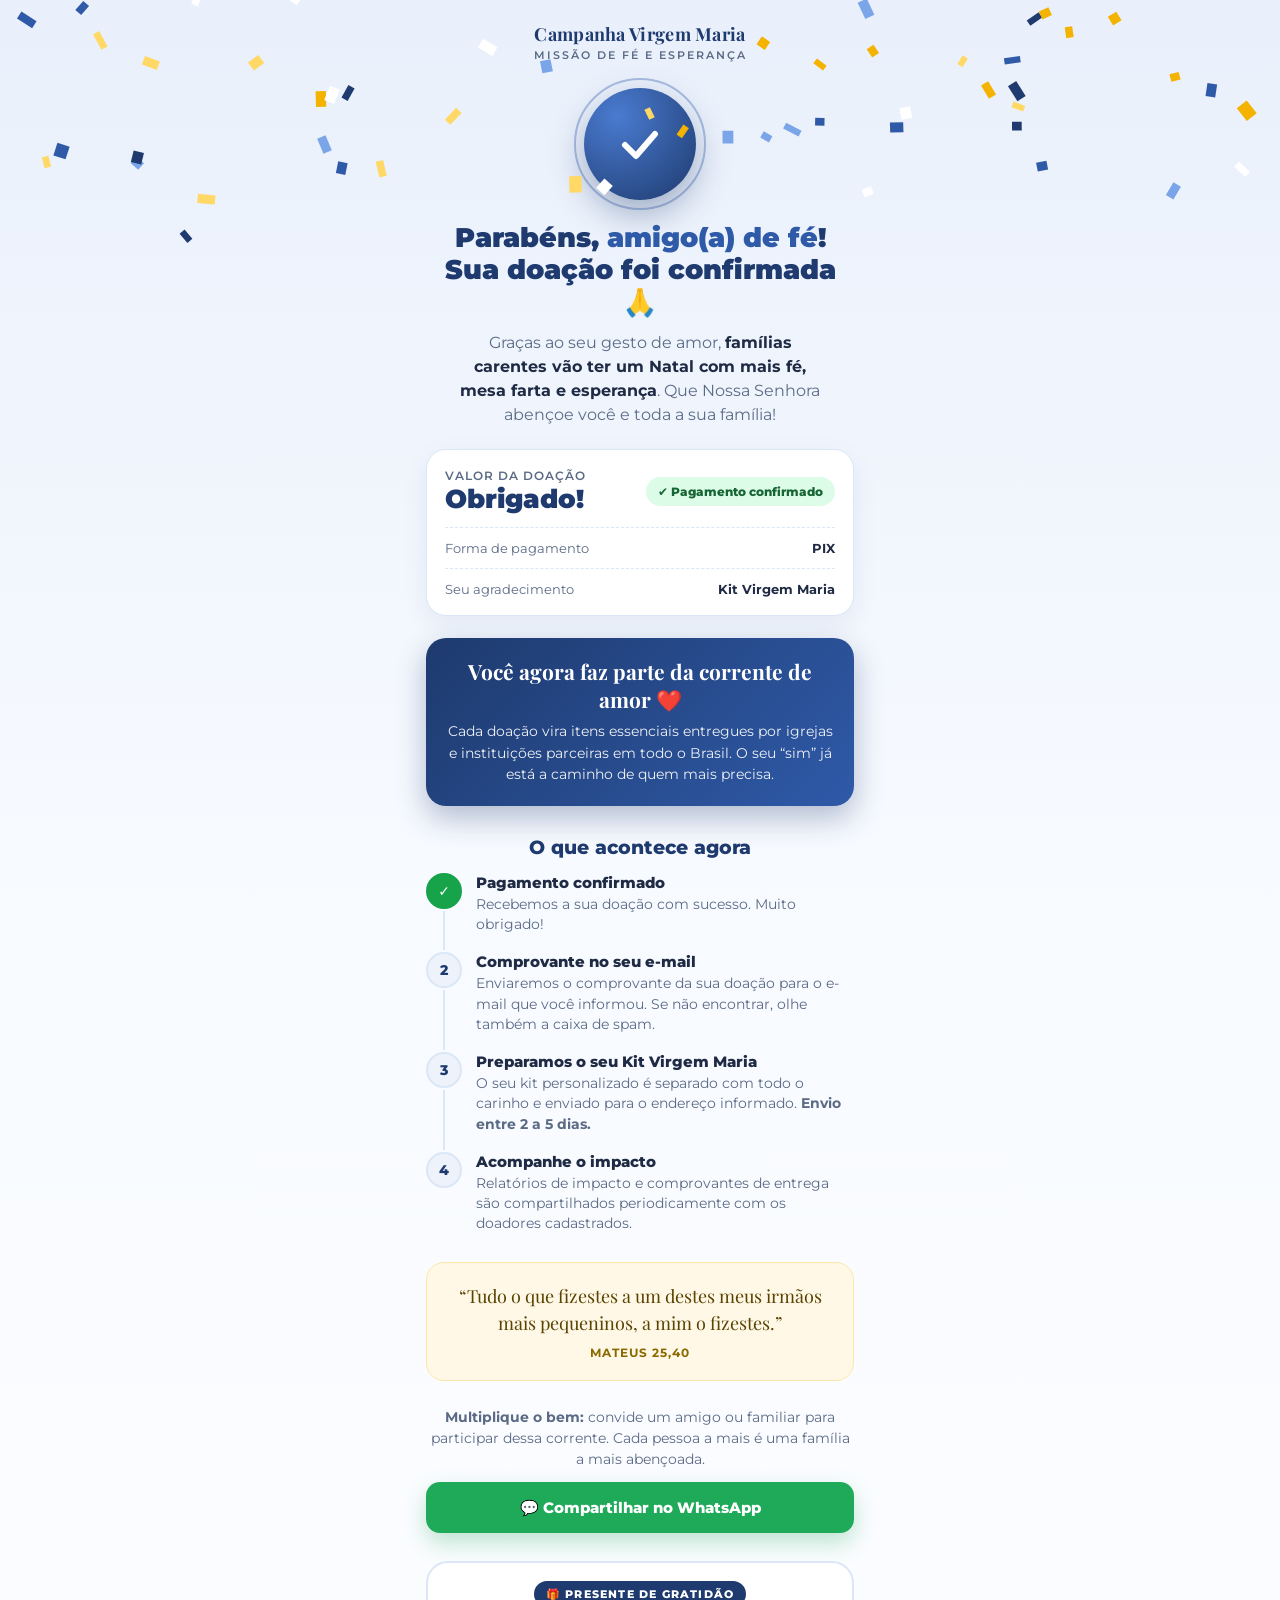
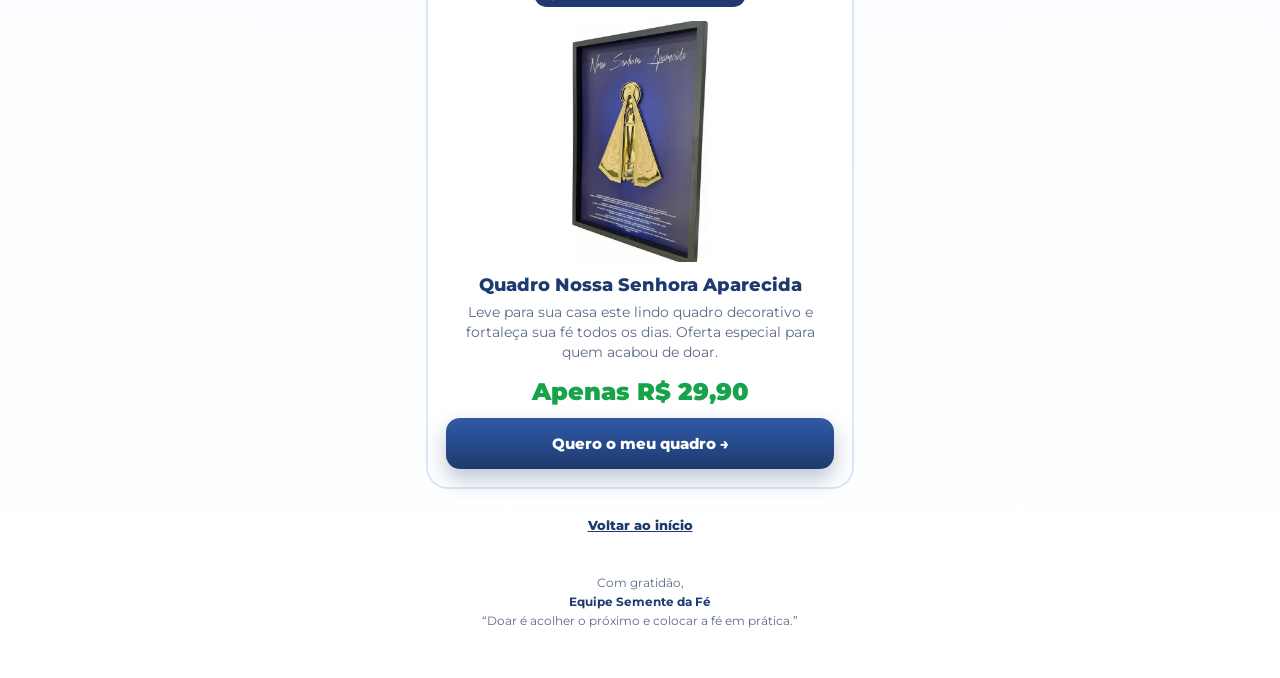
==== confirmado.html @ 3f3d28ee "Cria pagina /confirmado e redireciona apos pagamento confirmado Co-Authored-By: Claude Sonnet 5.5 <n" ====
<!doctype html>
<html lang="pt-BR">
  <head>
    <meta charset="UTF-8" />
    <meta name="viewport" content="width=device-width, initial-scale=1.0" />
    <title>Doação confirmada! Obrigado - Kit Virgem Maria</title>
    <meta name="robots" content="noindex, nofollow" />
    <meta name="description" content="Sua doação foi confirmada. Obrigado por fazer parte dessa corrente de amor e solidariedade." />
    <link rel="icon" href="/favicon.png" type="image/png" />
    <link rel="preconnect" href="https://fonts.googleapis.com" />
    <link rel="preconnect" href="https://fonts.gstatic.com" crossorigin />
    <link rel="stylesheet" href="https://fonts.googleapis.com/css2?family=Montserrat:wght@400;500;600;700;800;900&family=Playfair+Display:wght@500;600;700&display=swap" />

    <style>
      :root {
        --navy: #1e3a6e; --blue: #2f5aa8; --sky: #eef3fb; --sky2: #dbe6f7;
        --gold: #f5b301; --ink: #1f2a44; --muted: #5b6b86; --green: #16a34a;
      }
      * { box-sizing: border-box; margin: 0; padding: 0; }
      html { -webkit-text-size-adjust: 100%; }
      body {
        font-family: "Montserrat", system-ui, sans-serif; color: var(--ink);
        background: linear-gradient(180deg, #e9f0fb 0%, #f7faff 38%, #ffffff 100%); min-height: 100vh;
      }
      .wrap { max-width: 460px; margin: 0 auto; padding: 22px 16px 48px; }
      canvas#confetti { position: fixed; inset: 0; pointer-events: none; z-index: 5; }

      /* Topo */
      .brand { text-align: center; font-family: "Playfair Display", serif; font-weight: 700; color: var(--navy); font-size: 18px; letter-spacing: .3px; }
      .brand small { display: block; font-family: "Montserrat", sans-serif; font-weight: 600; font-size: 11px; color: var(--muted); letter-spacing: 2px; text-transform: uppercase; margin-top: 2px; }

      /* Selo animado */
      .seal { width: 112px; height: 112px; margin: 26px auto 0; position: relative; }
      .seal .ring { position: absolute; inset: 0; border-radius: 50%; background: radial-gradient(circle at 30% 25%, #4a7bd0, var(--navy)); box-shadow: 0 14px 34px rgba(30,58,110,.38); animation: pop .6s cubic-bezier(.2,1.4,.4,1) both; }
      .seal .halo { position: absolute; inset: -10px; border-radius: 50%; border: 2px solid rgba(47,90,168,.35); animation: halo 2.2s ease-out infinite; }
      .seal svg { position: absolute; inset: 0; margin: auto; width: 56px; height: 56px; }
      .seal path { stroke: #fff; stroke-width: 6; fill: none; stroke-linecap: round; stroke-linejoin: round; stroke-dasharray: 60; stroke-dashoffset: 60; animation: draw .7s .45s ease forwards; }
      @keyframes pop { from { transform: scale(.2); opacity: 0 } to { transform: scale(1); opacity: 1 } }
      @keyframes halo { 0% { transform: scale(.9); opacity: .9 } 100% { transform: scale(1.35); opacity: 0 } }
      @keyframes draw { to { stroke-dashoffset: 0 } }

      h1 { text-align: center; margin-top: 22px; font-size: 27px; line-height: 1.2; font-weight: 900; color: var(--navy); }
      h1 .nome { color: var(--blue); }
      .lead { text-align: center; margin: 12px auto 0; max-width: 380px; font-size: 15.5px; line-height: 1.55; color: var(--muted); }
      .lead b { color: var(--ink); }

      /* Resumo */
      .card { background: #fff; border: 1px solid var(--sky2); border-radius: 20px; padding: 18px; margin-top: 22px; box-shadow: 0 8px 26px rgba(30,58,110,.08); }
      .sum { display: flex; align-items: center; justify-content: space-between; gap: 10px; }
      .sum .k { font-size: 12px; color: var(--muted); font-weight: 600; text-transform: uppercase; letter-spacing: 1px; }
      .sum .v { font-size: 26px; font-weight: 900; color: var(--navy); }
      .pill { display: inline-flex; align-items: center; gap: 6px; background: #dcfce7; color: #166534; font-weight: 800; font-size: 12px; padding: 7px 12px; border-radius: 999px; }
      .row { display: flex; justify-content: space-between; font-size: 13px; padding-top: 12px; margin-top: 12px; border-top: 1px dashed var(--sky2); color: var(--muted); }
      .row b { color: var(--ink); }

      /* Corrente */
      .chain { margin-top: 22px; border-radius: 20px; padding: 20px 18px; text-align: center; color: #fff; background: linear-gradient(135deg, var(--navy), var(--blue)); box-shadow: 0 12px 30px rgba(30,58,110,.32); }
      .chain h2 { font-family: "Playfair Display", serif; font-size: 21px; line-height: 1.3; }
      .chain p { margin-top: 8px; font-size: 14px; line-height: 1.55; opacity: .92; }

      h3.sec { margin: 30px 0 4px; text-align: center; font-size: 19px; font-weight: 800; color: var(--navy); }
      .steps { margin-top: 14px; position: relative; }
      .step { display: flex; gap: 14px; padding-bottom: 18px; position: relative; }
      .step:not(:last-child)::before { content: ""; position: absolute; left: 17px; top: 38px; bottom: 2px; width: 2px; background: var(--sky2); }
      .dot { flex: 0 0 36px; height: 36px; border-radius: 50%; background: var(--sky); color: var(--navy); border: 2px solid var(--sky2); font-weight: 800; display: flex; align-items: center; justify-content: center; font-size: 14px; }
      .step.done .dot { background: var(--green); border-color: var(--green); color: #fff; }
      .step h4 { font-size: 15px; font-weight: 800; color: var(--ink); }
      .step p { font-size: 13.5px; line-height: 1.5; color: var(--muted); margin-top: 2px; }

      /* Versículo */
      .verse { margin-top: 10px; padding: 20px 18px; background: #fff8e6; border: 1px solid #fde7a8; border-radius: 18px; text-align: center; }
      .verse q { font-family: "Playfair Display", serif; font-size: 18px; line-height: 1.5; color: #5a4300; quotes: none; display: block; }
      .verse span { display: block; margin-top: 8px; font-size: 12px; font-weight: 700; color: #8a6a00; letter-spacing: 1px; }

      /* Botões */
      .btn { display: flex; align-items: center; justify-content: center; gap: 8px; width: 100%; border: 0; border-radius: 14px; padding: 16px; font: 800 15px "Montserrat", sans-serif; text-decoration: none; cursor: pointer; }
      .btn.primary { color: #fff; background: linear-gradient(180deg, var(--blue), var(--navy)); box-shadow: 0 10px 22px rgba(30,58,110,.3); }
      .btn.wa { color: #fff; background: #1faa59; box-shadow: 0 10px 22px rgba(31,170,89,.28); }
      .btn.ghost { color: var(--navy); background: transparent; font-size: 13px; text-decoration: underline; padding: 10px; }

      .share { margin-top: 26px; text-align: center; }
      .share p { font-size: 14px; color: var(--muted); line-height: 1.5; margin-bottom: 12px; }

      /* Oferta */
      .offer { margin-top: 28px; border: 2px solid var(--sky2); border-radius: 22px; padding: 18px; background: #fff; text-align: center; }
      .offer .tag { display: inline-block; background: var(--navy); color: #fff; font-size: 11px; font-weight: 800; letter-spacing: 1.2px; padding: 6px 12px; border-radius: 999px; text-transform: uppercase; }
      .offer img { width: 150px; height: auto; margin: 14px auto 0; display: block; }
      .offer h3 { margin-top: 12px; font-size: 18px; font-weight: 800; color: var(--navy); }
      .offer p { margin: 6px 0 14px; font-size: 13.5px; color: var(--muted); line-height: 1.5; }
      .offer .price { font-size: 24px; font-weight: 900; color: var(--green); margin-bottom: 12px; }

      footer { text-align: center; margin-top: 30px; font-size: 12px; color: var(--muted); line-height: 1.6; }
      footer b { color: var(--navy); }
      .fade { opacity: 0; transform: translateY(14px); animation: up .6s ease forwards; }
      @keyframes up { to { opacity: 1; transform: none } }
      [hidden] { display: none !important; }
    </style>

    <!-- Meta Pixel -->
    <script>
    !function(f,b,e,v,n,t,s)
    {if(f.fbq)return;n=f.fbq=function(){n.callMethod?
    n.callMethod.apply(n,arguments):n.queue.push(arguments)};
    if(!f._fbq)f._fbq=n;n.push=n;n.loaded=!0;n.version='2.0';
    n.queue=[];t=b.createElement(e);t.async=!0;
    t.src=v;s=b.getElementsByTagName(e)[0];
    s.parentNode.insertBefore(t,s)}(window, document,'script',
    'https://connect.facebook.net/en_US/fbevents.js');
    fbq('init', '1875906393596468');
    fbq('track', 'PageView');
    </script>
    <noscript><img height="1" width="1" style="display:none" src="https://www.facebook.com/tr?id=1875906393596468&ev=PageView&noscript=1" /></noscript>

    <!-- Utmify -->
    <script>
      window.pixelId = "6afbbcf3705730e049565bad";
      var a = document.createElement("script");
      a.setAttribute("async", ""); a.setAttribute("defer", "");
      a.setAttribute("src", "https://cdn.utmify.com.br/scripts/pixel/pixel.js");
      document.head.appendChild(a);
    </script>
    <script src="https://cdn.utmify.com.br/scripts/utms/latest.js" data-utmify-prevent-xcod-sck data-utmify-prevent-subids async defer></script>
  </head>

  <body>
    <canvas id="confetti"></canvas>

    <main class="wrap">
      <div class="brand fade">Campanha Virgem Maria<small>Missão de Fé e Esperança</small></div>

      <div class="seal">
        <div class="halo"></div>
        <div class="ring"></div>
        <svg viewBox="0 0 56 56" aria-hidden="true"><path d="M13 29 L24 40 L43 18" /></svg>
      </div>

      <h1 class="fade" style="animation-delay:.2s">Parabéns<span id="comma">,</span> <span class="nome" id="nome"></span>!<br />Sua doação foi confirmada 🙏</h1>
      <p class="lead fade" style="animation-delay:.3s">
        Graças ao seu gesto de amor, <b>famílias carentes vão ter um Natal com mais fé, mesa farta e esperança</b>.
        Que Nossa Senhora abençoe você e toda a sua família!
      </p>

      <section class="card fade" style="animation-delay:.4s">
        <div class="sum">
          <div><div class="k">Valor da doação</div><div class="v" id="valor">R$ --</div></div>
          <span class="pill">✔ Pagamento confirmado</span>
        </div>
        <div class="row"><span>Forma de pagamento</span><b>PIX</b></div>
        <div class="row" id="rowKit"><span>Seu agradecimento</span><b>Kit Virgem Maria</b></div>
      </section>

      <section class="chain fade" style="animation-delay:.5s">
        <h2>Você agora faz parte da corrente de amor ❤️</h2>
        <p>Cada doação vira itens essenciais entregues por igrejas e instituições parceiras em todo o Brasil. O seu “sim” já está a caminho de quem mais precisa.</p>
      </section>

      <h3 class="sec">O que acontece agora</h3>
      <div class="steps">
        <div class="step done"><div class="dot">✓</div><div><h4>Pagamento confirmado</h4><p>Recebemos a sua doação com sucesso. Muito obrigado!</p></div></div>
        <div class="step"><div class="dot">2</div><div><h4>Comprovante no seu e-mail</h4><p>Enviaremos o comprovante da sua doação para o e-mail que você informou. Se não encontrar, olhe também a caixa de spam.</p></div></div>
        <div class="step"><div class="dot">3</div><div><h4>Preparamos o seu Kit Virgem Maria</h4><p>O seu kit personalizado é separado com todo o carinho e enviado para o endereço informado. <b>Envio entre 2 a 5 dias.</b></p></div></div>
        <div class="step"><div class="dot">4</div><div><h4>Acompanhe o impacto</h4><p>Relatórios de impacto e comprovantes de entrega são compartilhados periodicamente com os doadores cadastrados.</p></div></div>
      </div>

      <div class="verse fade" style="animation-delay:.6s">
        <q>“Tudo o que fizestes a um destes meus irmãos mais pequeninos, a mim o fizestes.”</q>
        <span>MATEUS 25,40</span>
      </div>

      <section class="share">
        <p><b>Multiplique o bem:</b> convide um amigo ou familiar para participar dessa corrente. Cada pessoa a mais é uma família a mais abençoada.</p>
        <a class="btn wa" id="wa" target="_blank" rel="noopener">💬 Compartilhar no WhatsApp</a>
      </section>

      <!-- Oferta (só aparece para quem ainda não comprou o quadro) -->
      <section class="offer" id="offer">
        <span class="tag">🎁 Presente de gratidão</span>
        <img src="/assets/quadro-nossa-senhora-q6-icbsC.webp" alt="Quadro decorativo de Nossa Senhora Aparecida" width="485" height="780" loading="lazy" />
        <h3>Quadro Nossa Senhora Aparecida</h3>
        <p>Leve para sua casa este lindo quadro decorativo e fortaleça sua fé todos os dias. Oferta especial para quem acabou de doar.</p>
        <div class="price">Apenas R$ 29,90</div>
        <a class="btn primary" href="/upsell" id="offerBtn">Quero o meu quadro →</a>
      </section>

      <section class="offer" id="thanksQuadro" hidden>
        <span class="tag">✔ Quadro garantido</span>
        <h3 style="margin-top:14px">Seu quadro de Nossa Senhora Aparecida está confirmado!</h3>
        <p>Ele será enviado em breve para o endereço informado. Que ele traga bênçãos para o seu lar. 🙏</p>
      </section>

      <div style="text-align:center;margin-top:18px"><a class="btn ghost" href="/">Voltar ao início</a></div>

      <footer>
        Com gratidão,<br /><b>Equipe Semente da Fé</b><br />
        “Doar é acolher o próximo e colocar a fé em prática.”
      </footer>
    </main>

    <script>
      (function () {
        var qs = new URLSearchParams(location.search);
        var tipo = qs.get('tipo') === 'quadro' ? 'quadro' : 'doacao';
        var valor = parseFloat(qs.get('valor'));
        var ref = qs.get('ref') || '';
        var cliente = null;
        try { cliente = JSON.parse(sessionStorage.getItem('kvm:cliente') || 'null'); } catch (e) {}

        // Nome (primeiro nome, capitalizado)
        var nome = '';
        if (cliente && cliente.name) {
          nome = String(cliente.name).trim().split(/\s+/)[0];
          nome = nome.charAt(0).toUpperCase() + nome.slice(1).toLowerCase();
        }
        if (nome) document.getElementById('nome').textContent = nome;
        else { document.getElementById('comma').textContent = ''; document.getElementById('nome').textContent = 'amigo(a) de fé'; document.getElementById('comma').textContent = ','; }

        // Valor
        if (isFinite(valor) && valor > 0) document.getElementById('valor').textContent = 'R$ ' + valor.toFixed(2).replace('.', ',');
        else document.getElementById('valor').textContent = 'Obrigado!';

        // Quadro
        if (tipo === 'quadro') {
          document.getElementById('offer').hidden = true;
          document.getElementById('thanksQuadro').hidden = false;
          document.querySelector('#rowKit b').textContent = 'Quadro Nossa Senhora Aparecida';
        }

        // WhatsApp
        var msg = 'Acabei de fazer minha doação na Campanha Virgem Maria 🙏 e ajudar famílias carentes a terem um Natal de esperança. Participe você também dessa corrente de amor: ' + location.origin + '/';
        document.getElementById('wa').href = 'https://wa.me/?text=' + encodeURIComponent(msg);
        document.getElementById('wa').addEventListener('click', function () { try { fbq('trackCustom', 'CompartilharWhatsApp'); } catch (e) {} });
        document.getElementById('offerBtn').addEventListener('click', function () { try { fbq('trackCustom', 'CliqueOfertaQuadro'); } catch (e) {} });

        // Rede de segurança do Purchase: mesma trava/eventID do site (a Meta não conta duas vezes)
        try {
          if (ref && isFinite(valor) && valor > 0) {
            var key = 'kvm:ev:purchase:' + ref;
            if (!localStorage.getItem(key)) {
              localStorage.setItem(key, '1');
              fbq('track', 'Purchase', { value: valor, currency: 'BRL', content_type: 'product', num_items: 1 }, { eventID: 'purchase-' + ref });
            }
          }
          fbq('trackCustom', 'PaginaConfirmado', isFinite(valor) ? { value: valor, currency: 'BRL' } : {});
        } catch (e) {}

        // Confete
        try {
          if (window.matchMedia && matchMedia('(prefers-reduced-motion: reduce)').matches) return;
          var c = document.getElementById('confetti'), x = c.getContext('2d'), W, H, dpr = Math.min(window.devicePixelRatio || 1, 2);
          function size() { W = innerWidth; H = innerHeight; c.width = W * dpr; c.height = H * dpr; x.setTransform(dpr, 0, 0, dpr, 0, 0); }
          size(); addEventListener('resize', size);
          var cols = ['#2f5aa8', '#1e3a6e', '#f5b301', '#ffffff', '#7aa5e8', '#ffd866'];
          var P = [];
          for (var i = 0; i < 150; i++) P.push({ x: Math.random() * W, y: -20 - Math.random() * H * .6, w: 6 + Math.random() * 7, h: 9 + Math.random() * 9, r: Math.random() * 6.3, vr: (Math.random() - .5) * .25, vy: 2 + Math.random() * 3.2, vx: (Math.random() - .5) * 2.2, c: cols[i % cols.length] });
          var t0 = performance.now();
          (function frame(t) {
            x.clearRect(0, 0, W, H);
            var alive = 0;
            P.forEach(function (p) {
              p.x += p.vx + Math.sin((t + p.y) / 400) * .6; p.y += p.vy; p.r += p.vr;
              if (p.y < H + 30) alive++;
              x.save(); x.translate(p.x, p.y); x.rotate(p.r); x.fillStyle = p.c; x.fillRect(-p.w / 2, -p.h / 2, p.w, p.h); x.restore();
            });
            if (alive && t - t0 < 7000) requestAnimationFrame(frame); else x.clearRect(0, 0, W, H);
          })(t0);
        } catch (e) {}
      })();
    </script>
  </body>
</html>
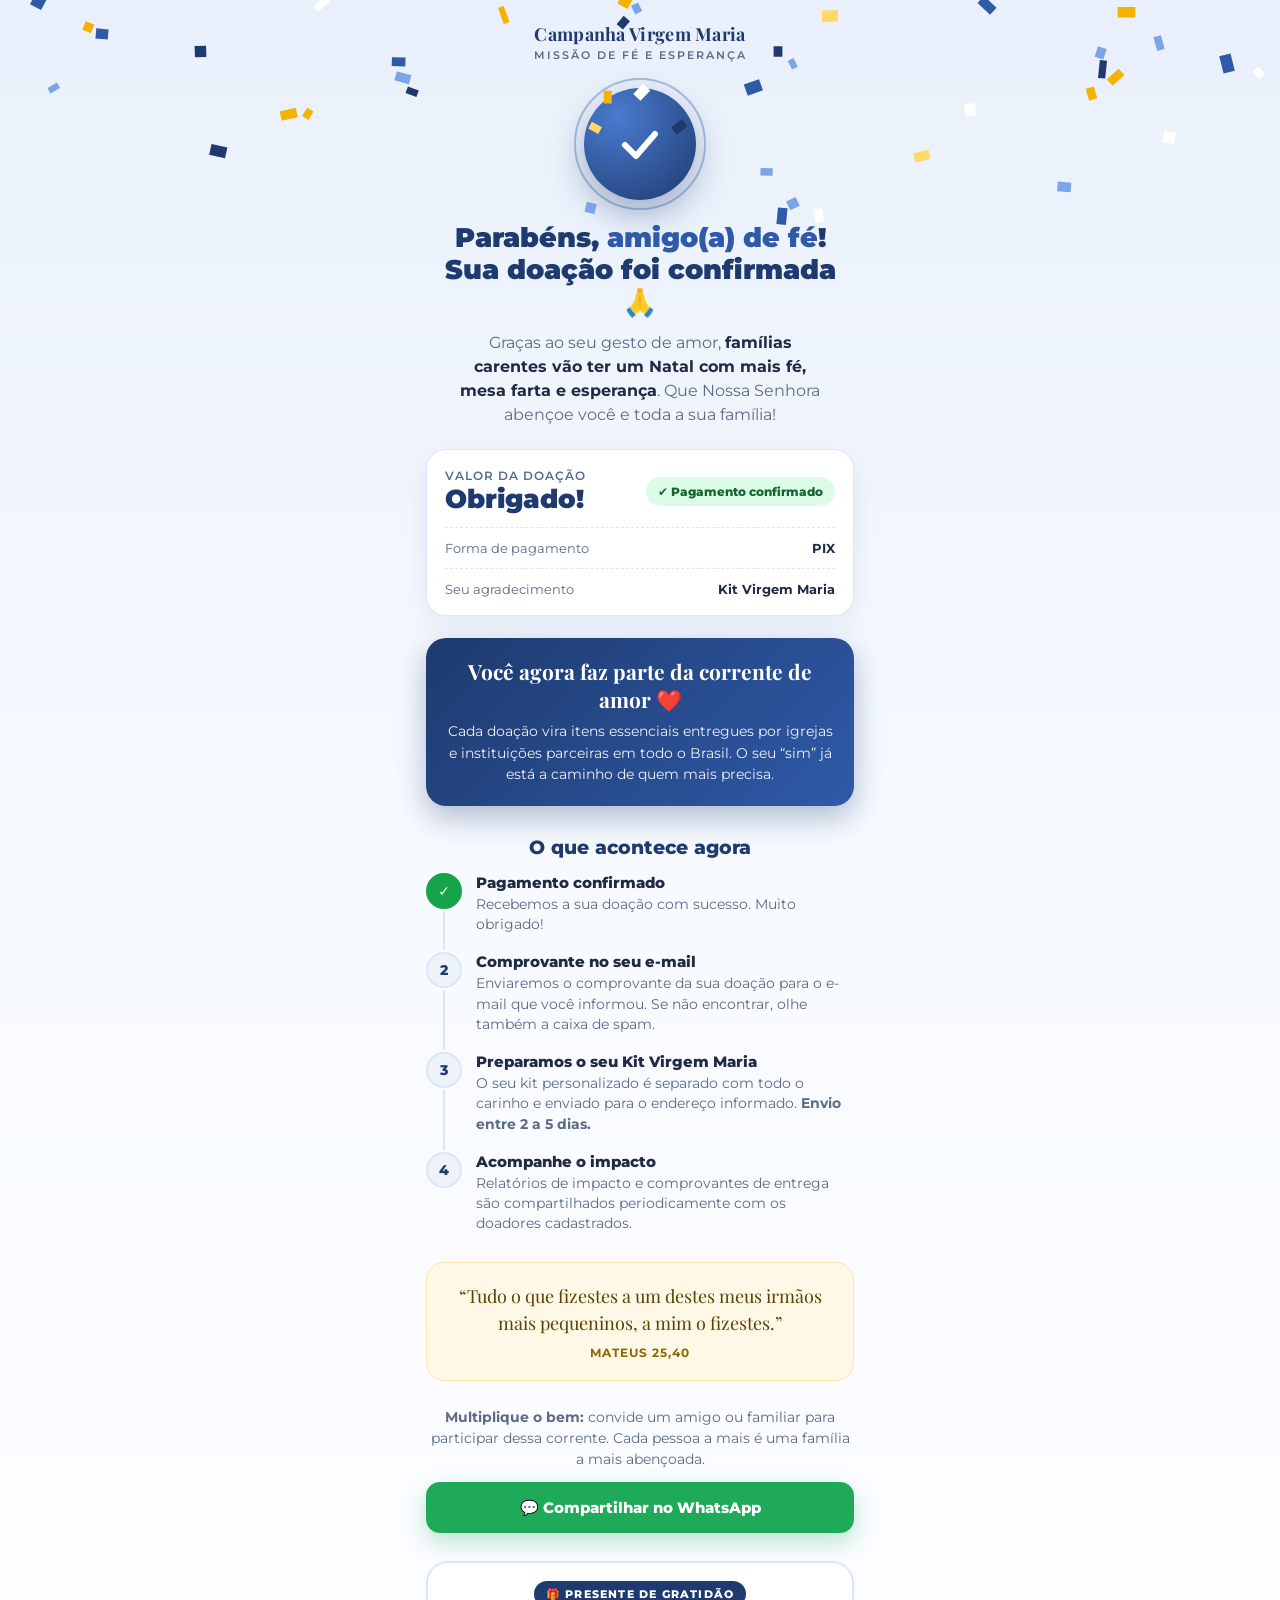
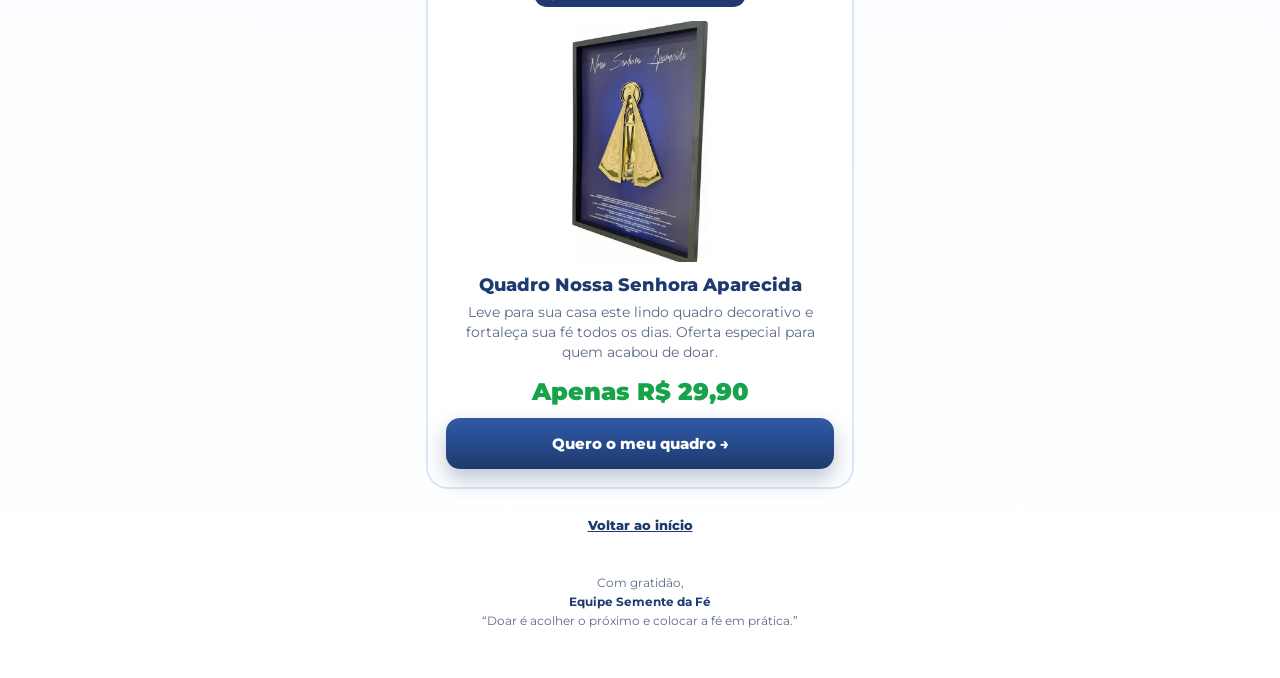
==== commit 0661b9f0: "Repassa parametros de campanha (UTMs, fbclid, src, sck) em todas as telas e ate o PIX Co-Authored-By" ====
--- a/confirmado.html
+++ b/confirmado.html
@@ -204,6 +204,16 @@
         var ref = qs.get('ref') || '';
         var cliente = null;
         try { cliente = JSON.parse(sessionStorage.getItem('kvm:cliente') || 'null'); } catch (e) {}
+
+        // Parâmetros de campanha: guarda os que vieram na URL e repassa nos links (início e oferta)
+        var UT = ['utm_source','utm_medium','utm_campaign','utm_content','utm_term','src','sck','fbclid','gclid'];
+        function rd(k) { try { return localStorage.getItem(k) || sessionStorage.getItem(k); } catch (e) { return null; } }
+        UT.forEach(function (k) { var v = qs.get(k); if (v) { try { localStorage.setItem(k, v); sessionStorage.setItem(k, v); } catch (e) {} } });
+        document.querySelectorAll('a[href="/upsell"], a[href="/"]').forEach(function (a) {
+          var u = new URL(a.getAttribute('href'), location.origin);
+          UT.forEach(function (k) { var v = rd(k); if (v) u.searchParams.set(k, v); });
+          a.setAttribute('href', u.pathname + u.search);
+        });
 
         // Nome (primeiro nome, capitalizado)
         var nome = '';
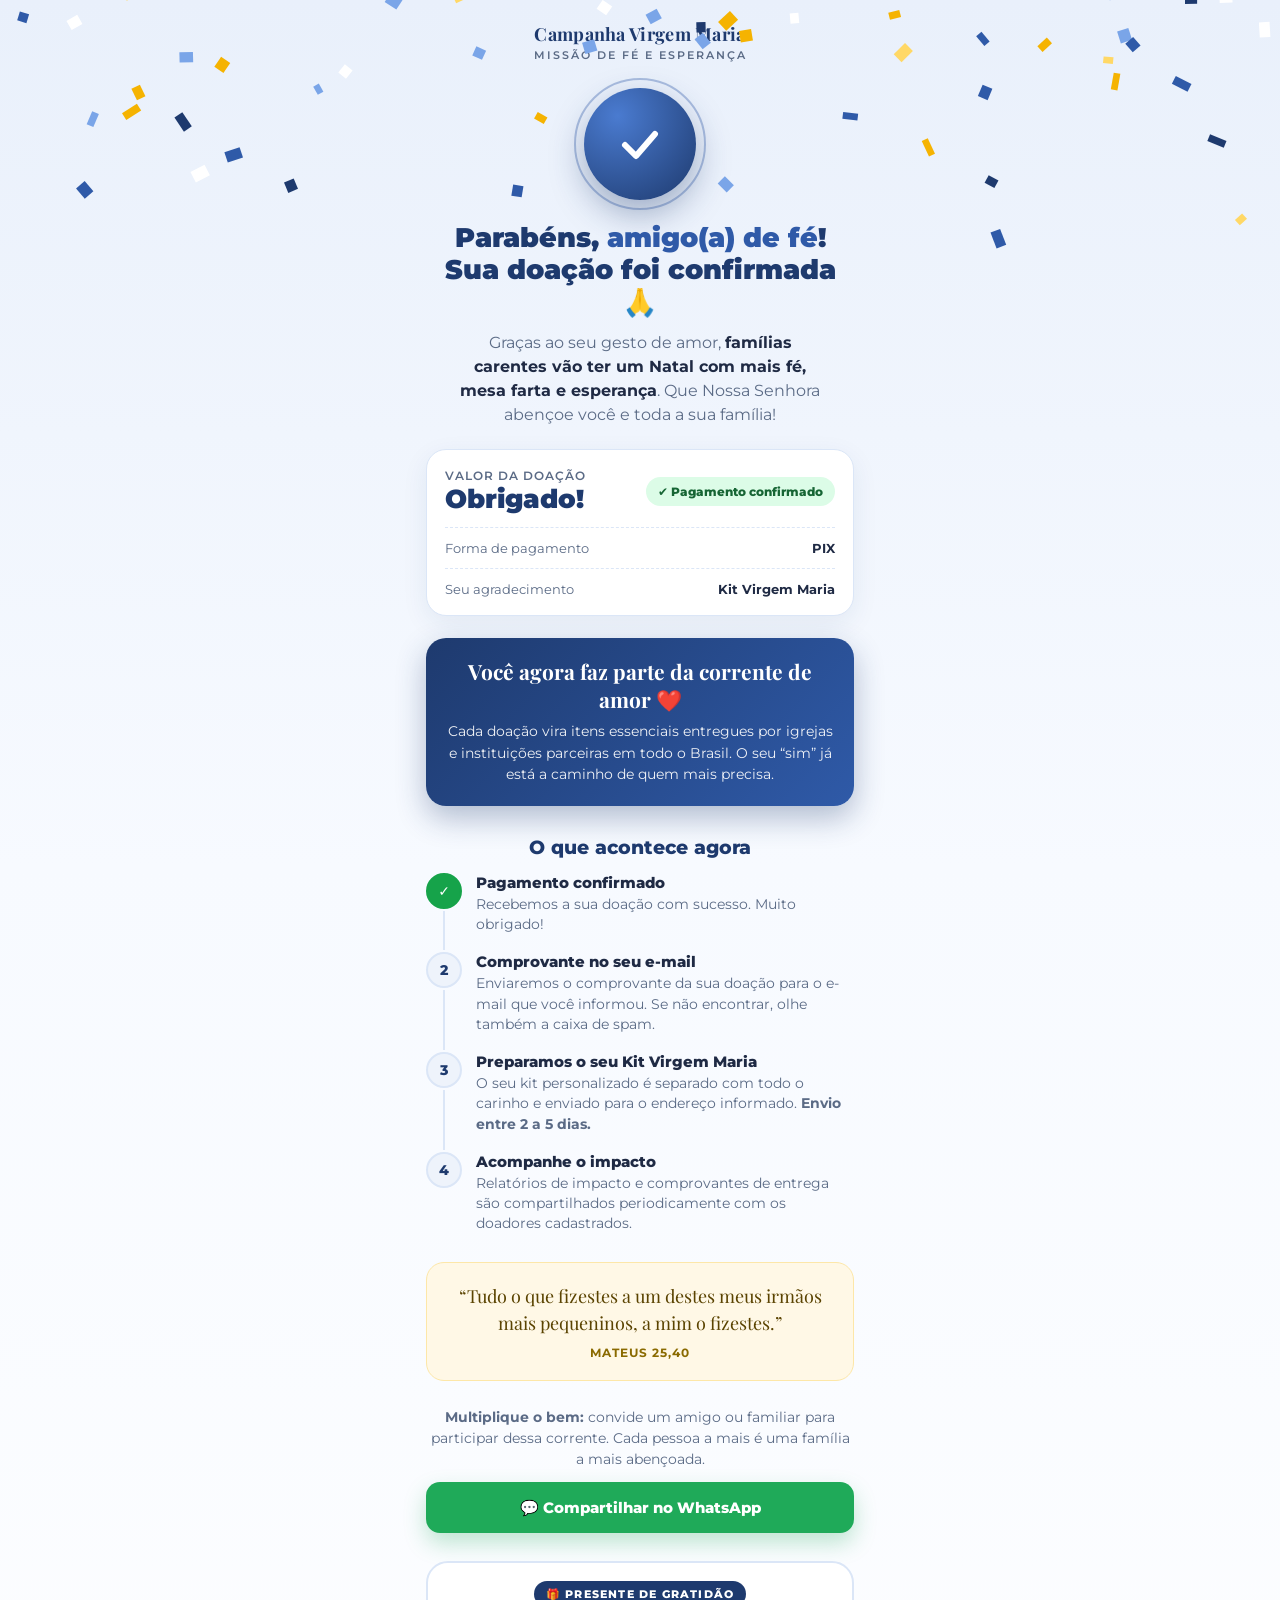
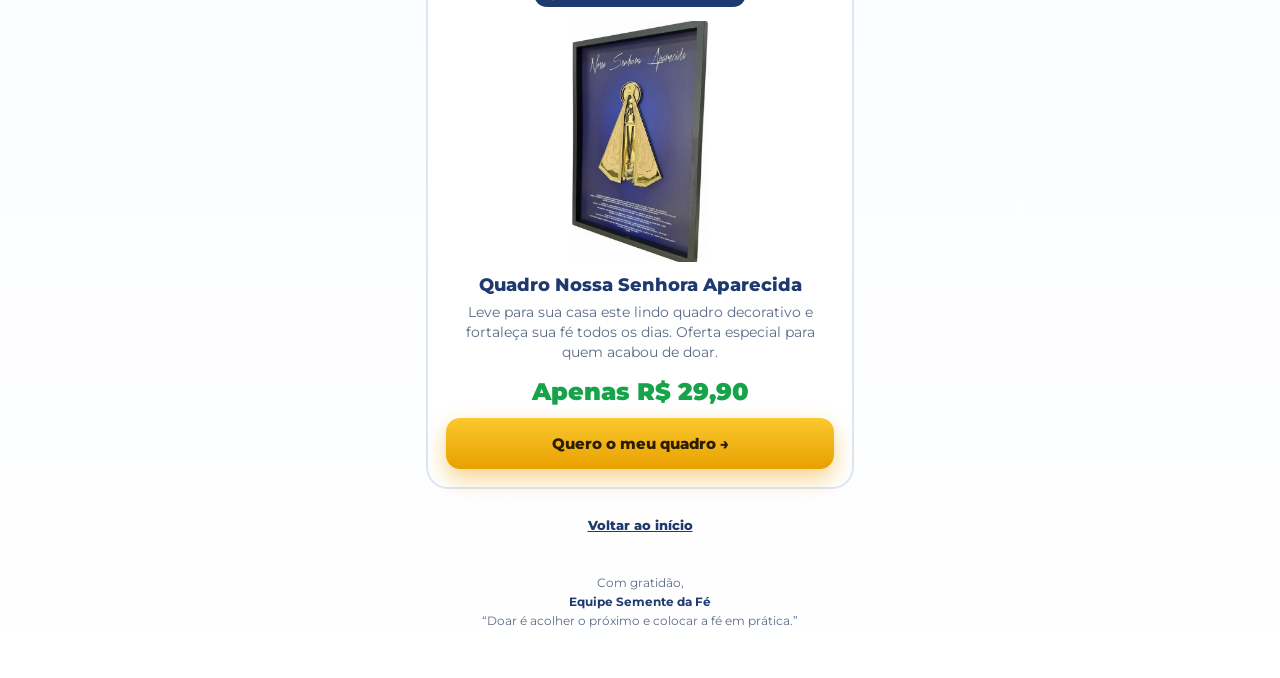
==== commit 100ef950: "Botoes de acao em dourado (CTA) mantendo azul-marinho como cor principal Co-Authored-By: Claude Sonn" ====
--- a/confirmado.html
+++ b/confirmado.html
@@ -74,7 +74,7 @@
 
       /* Botões */
       .btn { display: flex; align-items: center; justify-content: center; gap: 8px; width: 100%; border: 0; border-radius: 14px; padding: 16px; font: 800 15px "Montserrat", sans-serif; text-decoration: none; cursor: pointer; }
-      .btn.primary { color: #fff; background: linear-gradient(180deg, var(--blue), var(--navy)); box-shadow: 0 10px 22px rgba(30,58,110,.3); }
+      .btn.primary { color: #2a1d00; background: linear-gradient(180deg, #fbc82e, #e8a000); box-shadow: 0 10px 22px rgba(232,160,0,.45); }
       .btn.wa { color: #fff; background: #1faa59; box-shadow: 0 10px 22px rgba(31,170,89,.28); }
       .btn.ghost { color: var(--navy); background: transparent; font-size: 13px; text-decoration: underline; padding: 10px; }
 
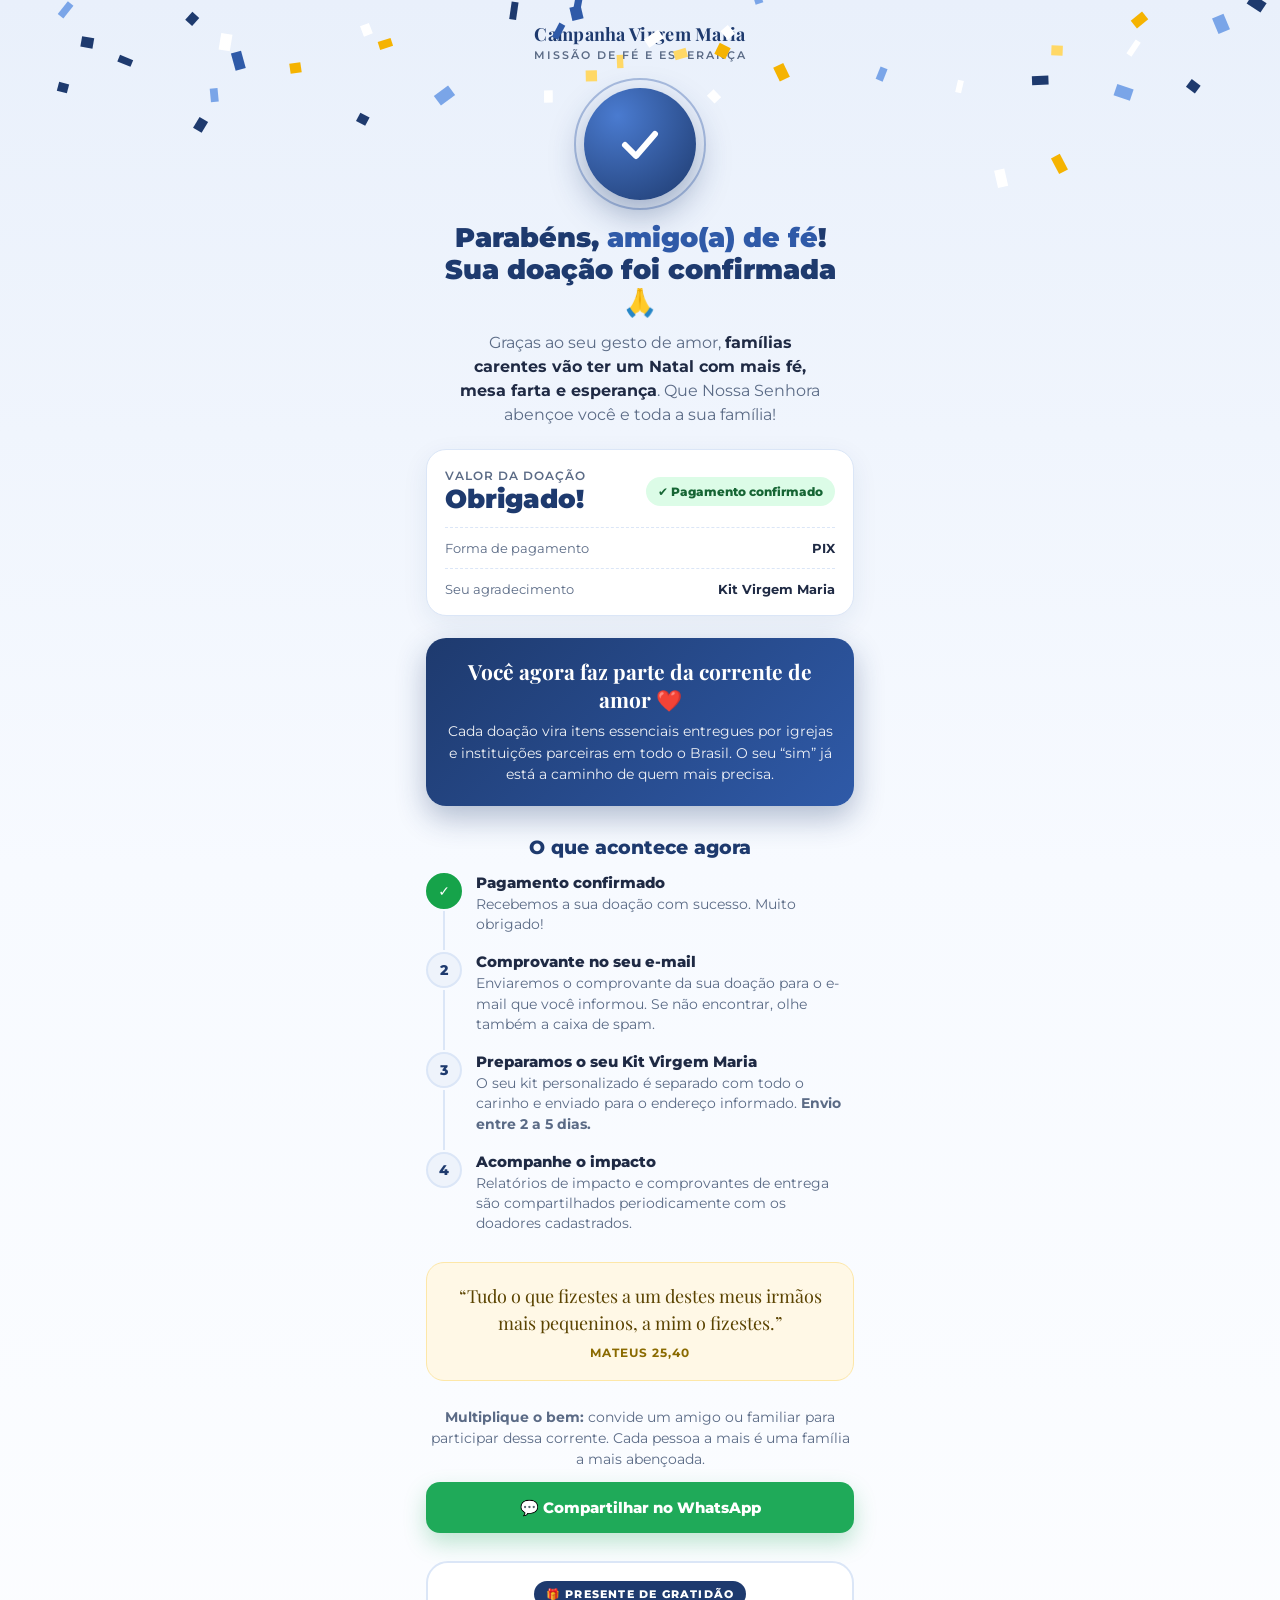
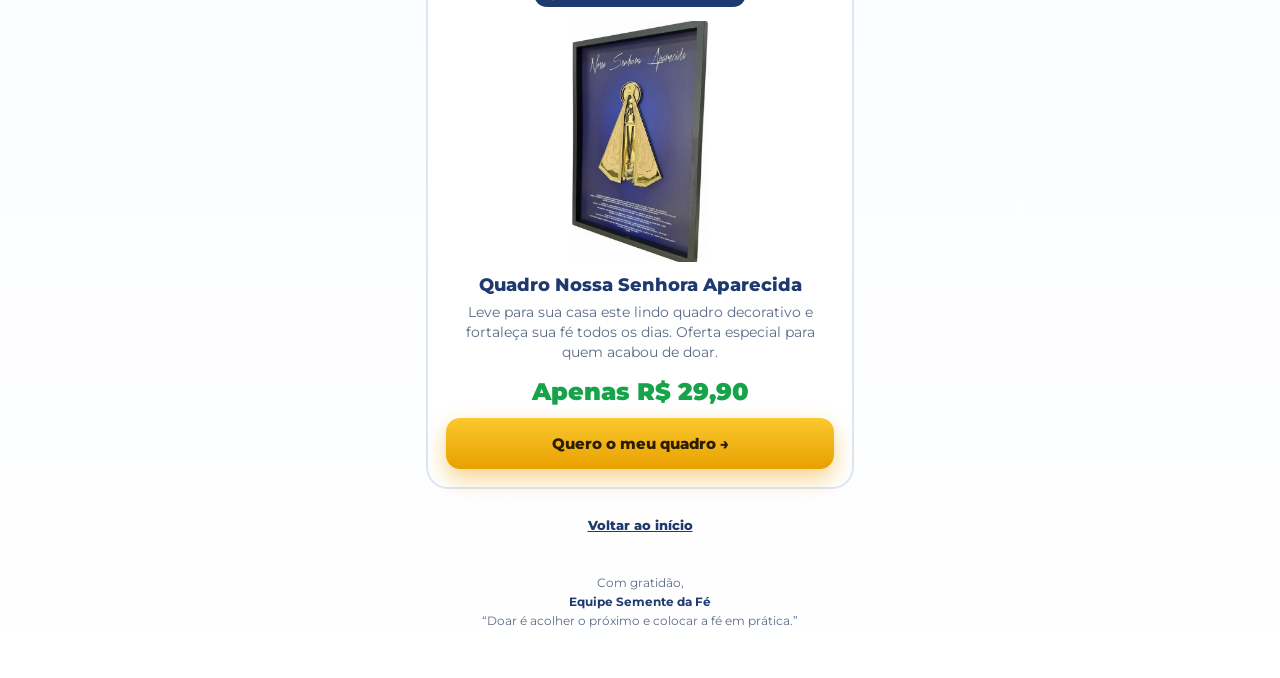
==== commit d640d742: "Novo design do /upsell (fontes, cores, PIX com timer e QR), opcao Nao obrigado Co-Authored-By: Claud" ====
--- a/confirmado.html
+++ b/confirmado.html
@@ -229,6 +229,7 @@
         else document.getElementById('valor').textContent = 'Obrigado!';
 
         // Quadro
+        if (qs.get('oferta') === '0') document.getElementById('offer').hidden = true;
         if (tipo === 'quadro') {
           document.getElementById('offer').hidden = true;
           document.getElementById('thanksQuadro').hidden = false;
